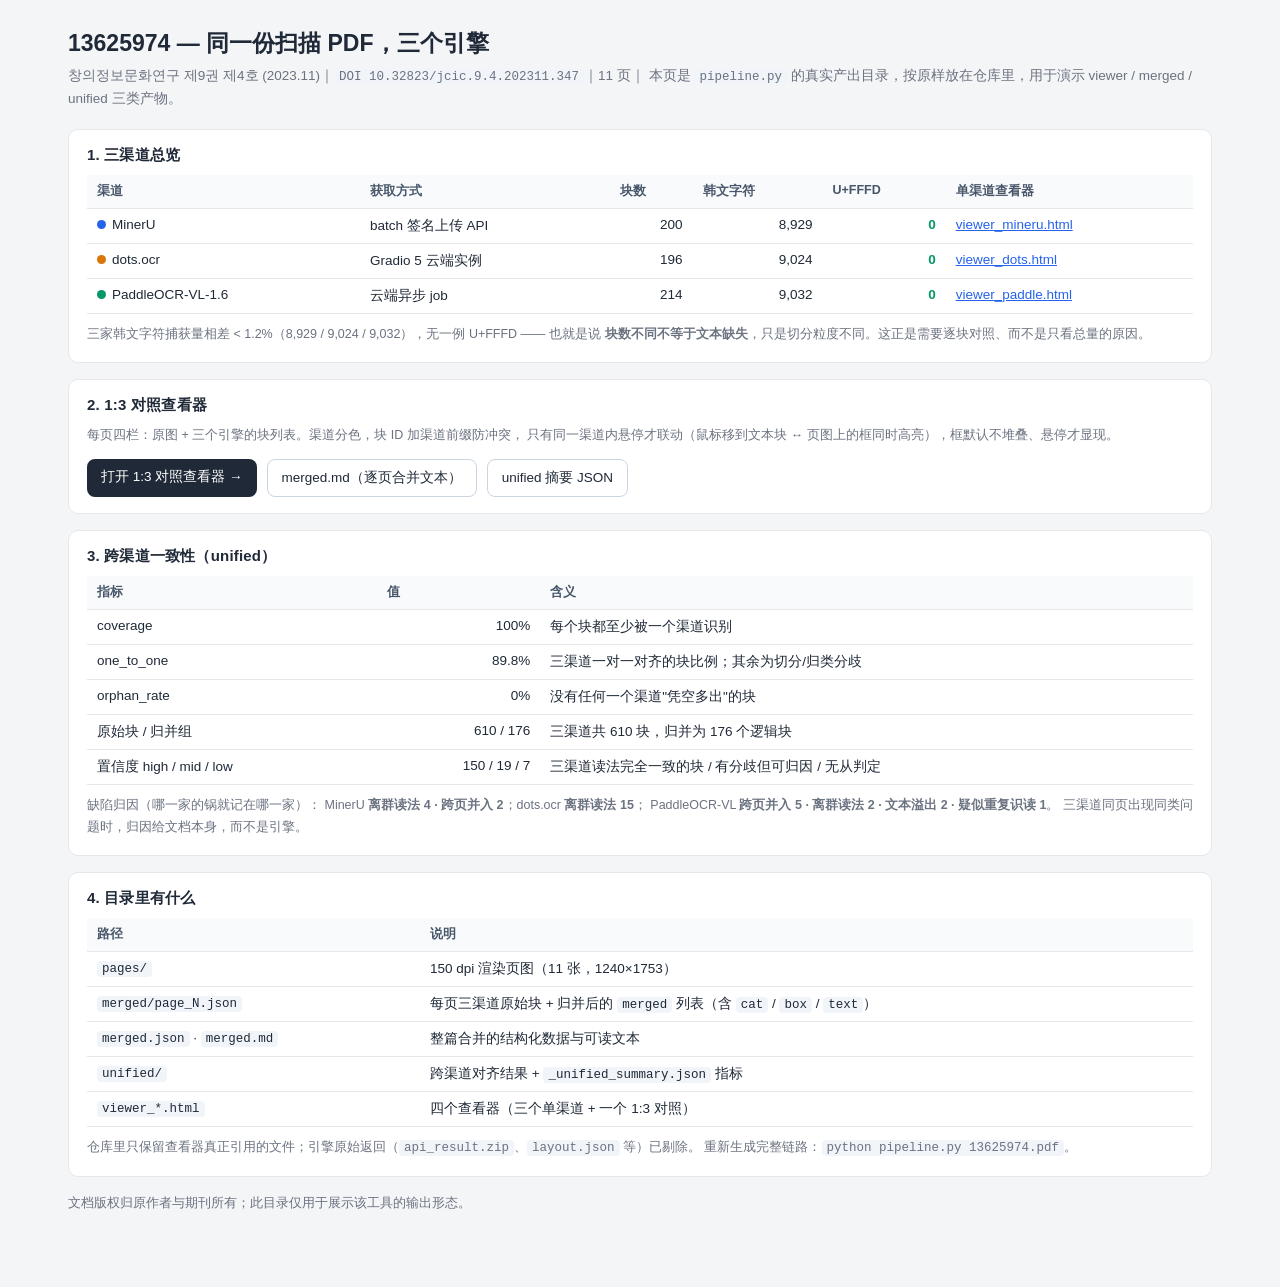
==== examples/13625974/index.html @ c69e494f "Add bilingual README and checked-in example run (13625974)" ====
<!DOCTYPE html><html lang="zh"><head><meta charset="utf-8">
<meta name="viewport" content="width=device-width,initial-scale=1">
<title>13625974 · 三渠道解析对比（示例）</title>
<style>
:root{--mn:#2563eb;--dt:#d97706;--pd:#059669;--mg:#374151;--bg:#f4f5f7;--line:#e5e7eb}
*{box-sizing:border-box}
body{font-family:"Segoe UI","Microsoft YaHei","Malgun Gothic",sans-serif;margin:0;background:var(--bg);color:#1f2937}
a{color:#2563eb}
.wrap{max-width:1180px;margin:0 auto;padding:28px 18px 60px}
h1{font-size:23px;margin:0 0 6px}
.sub{color:#6b7280;font-size:13.5px;line-height:1.7;margin:0 0 18px}
.card{background:#fff;border:1px solid var(--line);border-radius:10px;padding:16px 18px;margin:0 0 16px}
.card h2{font-size:15px;margin:0 0 10px;letter-spacing:.2px}
table{border-collapse:collapse;width:100%;font-size:13.5px}
th,td{border-bottom:1px solid var(--line);padding:8px 10px;text-align:left;vertical-align:top}
th{background:#f8fafc;font-weight:600;color:#475569;font-size:12.5px}
td.n{font-variant-numeric:tabular-nums;text-align:right}
.dot{display:inline-block;width:9px;height:9px;border-radius:50%;margin-right:6px}
.zero{color:#059669;font-weight:600}
.links{display:flex;flex-wrap:wrap;gap:10px;margin-top:4px}
.btn{display:inline-block;padding:9px 14px;border-radius:8px;background:#1f2937;color:#fff;text-decoration:none;font-size:13.5px}
.btn.alt{background:#fff;color:#1f2937;border:1px solid #cbd5e1}
.note{font-size:12.5px;color:#6b7280;line-height:1.75}
code{background:#f1f5f9;padding:1px 5px;border-radius:4px;font-size:12.5px}
</style></head><body><div class="wrap">
<h1>13625974 — 同一份扫描 PDF，三个引擎</h1>
<p class="sub">
창의정보문화연구 제9권 제4호 (2023.11)｜<code>DOI 10.32823/jcic.9.4.202311.347</code>｜11 页｜
本页是 <code>pipeline.py</code> 的真实产出目录，按原样放在仓库里，用于演示 viewer / merged / unified 三类产物。
</p>

<div class="card">
<h2>1. 三渠道总览</h2>
<table>
<tr><th>渠道</th><th>获取方式</th><th class="n">块数</th><th class="n">韩文字符</th><th class="n">U+FFFD</th><th>单渠道查看器</th></tr>
<tr><td><span class="dot" style="background:var(--mn)"></span>MinerU</td><td>batch 签名上传 API</td><td class="n">200</td><td class="n">8,929</td><td class="n zero">0</td><td><a href="viewer_mineru.html">viewer_mineru.html</a></td></tr>
<tr><td><span class="dot" style="background:var(--dt)"></span>dots.ocr</td><td>Gradio 5 云端实例</td><td class="n">196</td><td class="n">9,024</td><td class="n zero">0</td><td><a href="viewer_dots.html">viewer_dots.html</a></td></tr>
<tr><td><span class="dot" style="background:var(--pd)"></span>PaddleOCR-VL-1.6</td><td>云端异步 job</td><td class="n">214</td><td class="n">9,032</td><td class="n zero">0</td><td><a href="viewer_paddle.html">viewer_paddle.html</a></td></tr>
</table>
<p class="note" style="margin:10px 0 0">
三家韩文字符捕获量相差 &lt; 1.2%（8,929 / 9,024 / 9,032），无一例 U+FFFD —— 也就是说
<b>块数不同不等于文本缺失</b>，只是切分粒度不同。这正是需要逐块对照、而不是只看总量的原因。
</p>
</div>

<div class="card">
<h2>2. 1:3 对照查看器</h2>
<p class="note" style="margin:0 0 12px">
每页四栏：原图 + 三个引擎的块列表。渠道分色，块 ID 加渠道前缀防冲突，
只有同一渠道内悬停才联动（鼠标移到文本块 ↔ 页图上的框同时高亮），框默认不堆叠、悬停才显现。
</p>
<div class="links">
<a class="btn" href="viewer_compare.html">打开 1:3 对照查看器 →</a>
<a class="btn alt" href="merged.md">merged.md（逐页合并文本）</a>
<a class="btn alt" href="unified/_unified_summary.json">unified 摘要 JSON</a>
</div>
</div>

<div class="card">
<h2>3. 跨渠道一致性（unified）</h2>
<table>
<tr><th>指标</th><th class="n">值</th><th>含义</th></tr>
<tr><td>coverage</td><td class="n">100%</td><td>每个块都至少被一个渠道识别</td></tr>
<tr><td>one_to_one</td><td class="n">89.8%</td><td>三渠道一对一对齐的块比例；其余为切分/归类分歧</td></tr>
<tr><td>orphan_rate</td><td class="n">0%</td><td>没有任何一个渠道"凭空多出"的块</td></tr>
<tr><td>原始块 / 归并组</td><td class="n">610 / 176</td><td>三渠道共 610 块，归并为 176 个逻辑块</td></tr>
<tr><td>置信度 high / mid / low</td><td class="n">150 / 19 / 7</td><td>三渠道读法完全一致的块 / 有分歧但可归因 / 无从判定</td></tr>
</table>
<p class="note" style="margin:10px 0 0">
缺陷归因（哪一家的锅就记在哪一家）：
MinerU <b>离群读法 4 · 跨页并入 2</b>；dots.ocr <b>离群读法 15</b>；
PaddleOCR-VL <b>跨页并入 5 · 离群读法 2 · 文本溢出 2 · 疑似重复识读 1</b>。
三渠道同页出现同类问题时，归因给文档本身，而不是引擎。
</p>
</div>

<div class="card">
<h2>4. 目录里有什么</h2>
<table>
<tr><th>路径</th><th>说明</th></tr>
<tr><td><code>pages/</code></td><td>150 dpi 渲染页图（11 张，1240×1753）</td></tr>
<tr><td><code>merged/page_N.json</code></td><td>每页三渠道原始块 + 归并后的 <code>merged</code> 列表（含 <code>cat</code> / <code>box</code> / <code>text</code>）</td></tr>
<tr><td><code>merged.json</code> · <code>merged.md</code></td><td>整篇合并的结构化数据与可读文本</td></tr>
<tr><td><code>unified/</code></td><td>跨渠道对齐结果 + <code>_unified_summary.json</code> 指标</td></tr>
<tr><td><code>viewer_*.html</code></td><td>四个查看器（三个单渠道 + 一个 1:3 对照）</td></tr>
</table>
<p class="note" style="margin:10px 0 0">
仓库里只保留查看器真正引用的文件；引擎原始返回（<code>api_result.zip</code>、<code>layout.json</code> 等）已剔除。
重新生成完整链路：<code>python pipeline.py 13625974.pdf</code>。
</p>
</div>

<p class="note">文档版权归原作者与期刊所有；此目录仅用于展示该工具的输出形态。</p>
</div></body></html>
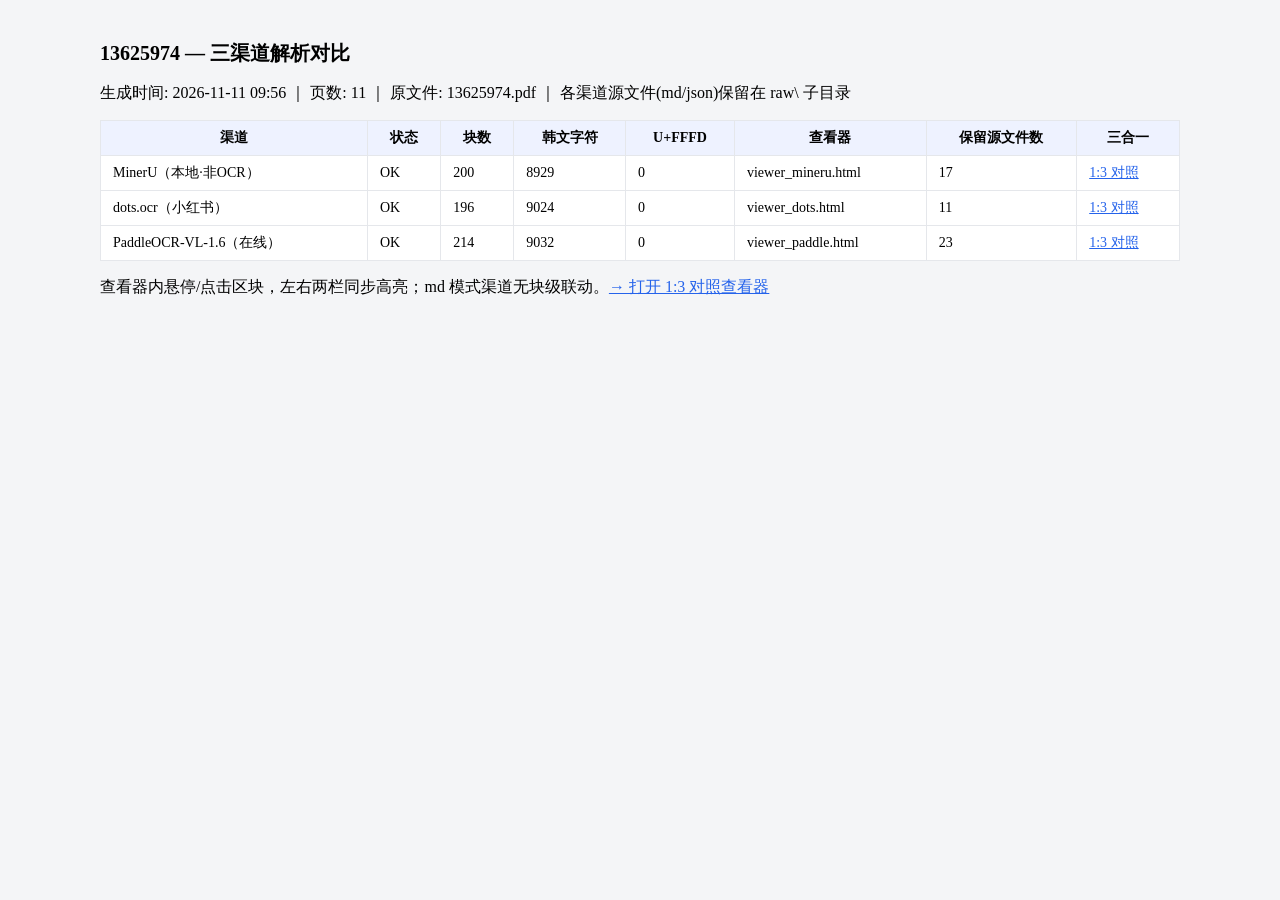
==== commit cd2809b4: "docs(examples): 重新导出的 13625974 查看器 + metadata.json/metadata_audit.json（让 Pages 示例出现 metadata 总览）" ====
--- a/examples/13625974/index.html
+++ b/examples/13625974/index.html
@@ -1,94 +1,10 @@
-<!DOCTYPE html><html lang="zh"><head><meta charset="utf-8">
-<meta name="viewport" content="width=device-width,initial-scale=1">
-<title>13625974 · 三渠道解析对比（示例）</title>
-<style>
-:root{--mn:#2563eb;--dt:#d97706;--pd:#059669;--mg:#374151;--bg:#f4f5f7;--line:#e5e7eb}
-*{box-sizing:border-box}
-body{font-family:"Segoe UI","Microsoft YaHei","Malgun Gothic",sans-serif;margin:0;background:var(--bg);color:#1f2937}
-a{color:#2563eb}
-.wrap{max-width:1180px;margin:0 auto;padding:28px 18px 60px}
-h1{font-size:23px;margin:0 0 6px}
-.sub{color:#6b7280;font-size:13.5px;line-height:1.7;margin:0 0 18px}
-.card{background:#fff;border:1px solid var(--line);border-radius:10px;padding:16px 18px;margin:0 0 16px}
-.card h2{font-size:15px;margin:0 0 10px;letter-spacing:.2px}
-table{border-collapse:collapse;width:100%;font-size:13.5px}
-th,td{border-bottom:1px solid var(--line);padding:8px 10px;text-align:left;vertical-align:top}
-th{background:#f8fafc;font-weight:600;color:#475569;font-size:12.5px}
-td.n{font-variant-numeric:tabular-nums;text-align:right}
-.dot{display:inline-block;width:9px;height:9px;border-radius:50%;margin-right:6px}
-.zero{color:#059669;font-weight:600}
-.links{display:flex;flex-wrap:wrap;gap:10px;margin-top:4px}
-.btn{display:inline-block;padding:9px 14px;border-radius:8px;background:#1f2937;color:#fff;text-decoration:none;font-size:13.5px}
-.btn.alt{background:#fff;color:#1f2937;border:1px solid #cbd5e1}
-.note{font-size:12.5px;color:#6b7280;line-height:1.75}
-code{background:#f1f5f9;padding:1px 5px;border-radius:4px;font-size:12.5px}
-</style></head><body><div class="wrap">
-<h1>13625974 — 同一份扫描 PDF，三个引擎</h1>
-<p class="sub">
-창의정보문화연구 제9권 제4호 (2023.11)｜<code>DOI 10.32823/jcic.9.4.202311.347</code>｜11 页｜
-本页是 <code>pipeline.py</code> 的真实产出目录，按原样放在仓库里，用于演示 viewer / merged / unified 三类产物。
-</p>
-
-<div class="card">
-<h2>1. 三渠道总览</h2>
-<table>
-<tr><th>渠道</th><th>获取方式</th><th class="n">块数</th><th class="n">韩文字符</th><th class="n">U+FFFD</th><th>单渠道查看器</th></tr>
-<tr><td><span class="dot" style="background:var(--mn)"></span>MinerU</td><td>batch 签名上传 API</td><td class="n">200</td><td class="n">8,929</td><td class="n zero">0</td><td><a href="viewer_mineru.html">viewer_mineru.html</a></td></tr>
-<tr><td><span class="dot" style="background:var(--dt)"></span>dots.ocr</td><td>Gradio 5 云端实例</td><td class="n">196</td><td class="n">9,024</td><td class="n zero">0</td><td><a href="viewer_dots.html">viewer_dots.html</a></td></tr>
-<tr><td><span class="dot" style="background:var(--pd)"></span>PaddleOCR-VL-1.6</td><td>云端异步 job</td><td class="n">214</td><td class="n">9,032</td><td class="n zero">0</td><td><a href="viewer_paddle.html">viewer_paddle.html</a></td></tr>
-</table>
-<p class="note" style="margin:10px 0 0">
-三家韩文字符捕获量相差 &lt; 1.2%（8,929 / 9,024 / 9,032），无一例 U+FFFD —— 也就是说
-<b>块数不同不等于文本缺失</b>，只是切分粒度不同。这正是需要逐块对照、而不是只看总量的原因。
-</p>
-</div>
-
-<div class="card">
-<h2>2. 1:3 对照查看器</h2>
-<p class="note" style="margin:0 0 12px">
-每页四栏：原图 + 三个引擎的块列表。渠道分色，块 ID 加渠道前缀防冲突，
-只有同一渠道内悬停才联动（鼠标移到文本块 ↔ 页图上的框同时高亮），框默认不堆叠、悬停才显现。
-</p>
-<div class="links">
-<a class="btn" href="viewer_compare.html">打开 1:3 对照查看器 →</a>
-<a class="btn alt" href="merged.md">merged.md（逐页合并文本）</a>
-<a class="btn alt" href="unified/_unified_summary.json">unified 摘要 JSON</a>
-</div>
-</div>
-
-<div class="card">
-<h2>3. 跨渠道一致性（unified）</h2>
-<table>
-<tr><th>指标</th><th class="n">值</th><th>含义</th></tr>
-<tr><td>coverage</td><td class="n">100%</td><td>每个块都至少被一个渠道识别</td></tr>
-<tr><td>one_to_one</td><td class="n">89.8%</td><td>三渠道一对一对齐的块比例；其余为切分/归类分歧</td></tr>
-<tr><td>orphan_rate</td><td class="n">0%</td><td>没有任何一个渠道"凭空多出"的块</td></tr>
-<tr><td>原始块 / 归并组</td><td class="n">610 / 176</td><td>三渠道共 610 块，归并为 176 个逻辑块</td></tr>
-<tr><td>置信度 high / mid / low</td><td class="n">150 / 19 / 7</td><td>三渠道读法完全一致的块 / 有分歧但可归因 / 无从判定</td></tr>
-</table>
-<p class="note" style="margin:10px 0 0">
-缺陷归因（哪一家的锅就记在哪一家）：
-MinerU <b>离群读法 4 · 跨页并入 2</b>；dots.ocr <b>离群读法 15</b>；
-PaddleOCR-VL <b>跨页并入 5 · 离群读法 2 · 文本溢出 2 · 疑似重复识读 1</b>。
-三渠道同页出现同类问题时，归因给文档本身，而不是引擎。
-</p>
-</div>
-
-<div class="card">
-<h2>4. 目录里有什么</h2>
-<table>
-<tr><th>路径</th><th>说明</th></tr>
-<tr><td><code>pages/</code></td><td>150 dpi 渲染页图（11 张，1240×1753）</td></tr>
-<tr><td><code>merged/page_N.json</code></td><td>每页三渠道原始块 + 归并后的 <code>merged</code> 列表（含 <code>cat</code> / <code>box</code> / <code>text</code>）</td></tr>
-<tr><td><code>merged.json</code> · <code>merged.md</code></td><td>整篇合并的结构化数据与可读文本</td></tr>
-<tr><td><code>unified/</code></td><td>跨渠道对齐结果 + <code>_unified_summary.json</code> 指标</td></tr>
-<tr><td><code>viewer_*.html</code></td><td>四个查看器（三个单渠道 + 一个 1:3 对照）</td></tr>
-</table>
-<p class="note" style="margin:10px 0 0">
-仓库里只保留查看器真正引用的文件；引擎原始返回（<code>api_result.zip</code>、<code>layout.json</code> 等）已剔除。
-重新生成完整链路：<code>python pipeline.py 13625974.pdf</code>。
-</p>
-</div>
-
-<p class="note">文档版权归原作者与期刊所有；此目录仅用于展示该工具的输出形态。</p>
-</div></body></html>+<!DOCTYPE html><html lang="zh"><head><meta charset="utf-8"><title>13625974 三渠道对比</title>
+<style>body{font-family:"Microsoft YaHei";max-width:1080px;margin:40px auto;background:#f4f5f7;padding:0 16px}
+h1{font-size:20px}table{border-collapse:collapse;background:#fff;width:100%}td,th{border:1px solid #e5e7eb;padding:8px 12px;font-size:14px}
+th{background:#eef2ff}a{color:#2563eb}</style></head><body>
+<h1>13625974 — 三渠道解析对比</h1><p>生成时间: 2026-11-11 09:56 ｜ 页数: 11 ｜ 原文件: 13625974.pdf ｜ 各渠道源文件(md/json)保留在 raw\ 子目录</p>
+<table><tr><th>渠道</th><th>状态</th><th>块数</th><th>韩文字符</th><th>U+FFFD</th><th>查看器</th><th>保留源文件数</th><th>三合一</th></tr><tr><td>MinerU（本地·非OCR）</td><td>OK</td><td>200</td><td>8929</td><td>0</td><td>viewer_mineru.html</td><td>17</td><td><a href="viewer_compare.html">1:3 对照</a></td></tr>
+<tr><td>dots.ocr（小红书）</td><td>OK</td><td>196</td><td>9024</td><td>0</td><td>viewer_dots.html</td><td>11</td><td><a href="viewer_compare.html">1:3 对照</a></td></tr>
+<tr><td>PaddleOCR-VL-1.6（在线）</td><td>OK</td><td>214</td><td>9032</td><td>0</td><td>viewer_paddle.html</td><td>23</td><td><a href="viewer_compare.html">1:3 对照</a></td></tr></table>
+<p>查看器内悬停/点击区块，左右两栏同步高亮；md 模式渠道无块级联动。<a href="viewer_compare.html">→ 打开 1:3 对照查看器</a></p>
+</body></html>
